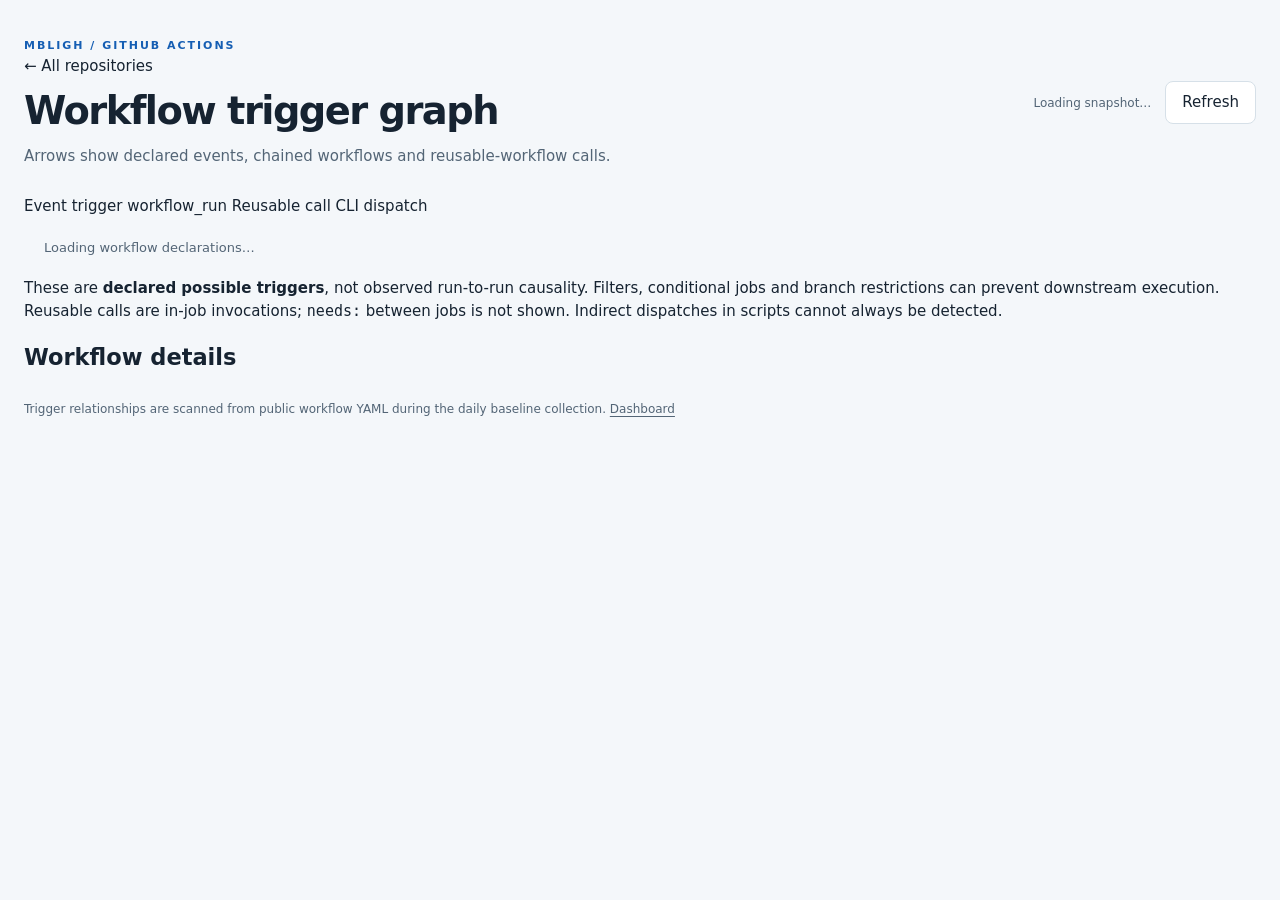
==== site/repo.html @ 50e534af "Add repository-specific workflow trigger graph subpage" ====
<!doctype html>
<html lang="en">
<head>
  <meta charset="utf-8">
  <meta name="viewport" content="width=device-width, initial-scale=1">
  <meta name="color-scheme" content="dark light">
  <meta name="description" content="Declared GitHub Actions workflow trigger graph for a repository">
  <title>Workflow triggers · mbligh</title>
  <link rel="icon" type="image/svg+xml" href="./favicon.svg">
  <link rel="stylesheet" href="./style.css">
  <script src="./repo.js" defer></script>
</head>
<body>
  <div class="shell">
    <header class="top graph-top">
      <div>
        <div class="eyebrow">MBLIGH / GITHUB ACTIONS</div>
        <p class="graph-back"><a href="./">← All repositories</a></p>
        <h1 id="repo-heading">Workflow trigger graph</h1>
        <p class="muted">Arrows show declared events, chained workflows and reusable-workflow calls.</p>
      </div>
      <div class="header-actions">
        <div id="graph-freshness" class="freshness" role="status">Loading snapshot…</div>
        <button id="graph-refresh" type="button">Refresh</button>
      </div>
    </header>
    <div id="graph-summary" class="graph-summary"></div>
    <div class="graph-legend" aria-label="Graph legend">
      <span><i class="legend-stroke event"></i> Event trigger</span>
      <span><i class="legend-stroke chain"></i> workflow_run</span>
      <span><i class="legend-stroke reuse"></i> Reusable call</span>
      <span><i class="legend-stroke dispatch"></i> CLI dispatch</span>
    </div>
    <section id="graph-area" class="graph-area" aria-label="Workflow trigger diagram">
      <p class="placeholder">Loading workflow declarations…</p>
    </section>
    <p class="graph-note">These are <strong>declared possible triggers</strong>, not observed run-to-run causality. Filters, conditional jobs and branch restrictions can prevent downstream execution. Reusable calls are in-job invocations; <code>needs:</code> between jobs is not shown. Indirect dispatches in scripts cannot always be detected.</p>
    <h2 class="graph-section-title">Workflow details</h2>
    <section id="graph-details" class="graph-details" aria-label="Workflow trigger details"></section>
    <footer>
      Trigger relationships are scanned from public workflow YAML during the daily baseline collection.
      <a href="./">Dashboard</a>
    </footer>
  </div>
</body>
</html>
---- site/style.css ----
:root {
  color-scheme: dark;
  --bg: #0b111b; --surface: #151e2b; --surface2: #1c2938;
  --line: #2c3b4c; --fg: #e7edf4; --muted: #9baabd;
  --success: #42bd93; --failure: #f08080; --running: #75b8fa;
  --warning: #e8b86b; --neutral: #a3aec0;
}
* { box-sizing: border-box; }
body { margin: 0; background: var(--bg); color: var(--fg); font: 15px/1.5 system-ui,-apple-system,BlinkMacSystemFont,"Segoe UI",sans-serif; }
a { color: inherit; text-decoration: none; }
a:hover { text-decoration: underline; }
.shell { margin: 0 auto; max-width: 1300px; padding: 38px 24px 48px; }
.top { display: flex; justify-content: space-between; align-items: center; gap: 20px; margin-bottom: 28px; }
.eyebrow { color: var(--running); font-size: 11px; letter-spacing: .18em; font-weight: 750; }
h1 { font-size: clamp(27px,3vw,40px); letter-spacing: -.04em; font-weight: 680; margin: 5px 0; }
.muted, .freshness, .placeholder { color: var(--muted); }
p { margin: 0; }
.header-actions { display: flex; align-items: center; gap: 14px; }
.freshness { font-size: 12px; max-width: 270px; text-align: right; }
button, select, input[type="search"] { font: inherit; color: var(--fg); background: var(--surface); border: 1px solid var(--line); border-radius: 8px; }
button { padding: 9px 16px; cursor: pointer; }
button:hover { border-color: var(--running); }
button:disabled { opacity: .5; cursor: wait; }
.summary { display: grid; grid-template-columns: repeat(5,minmax(0,1fr)); gap: 10px; margin-bottom: 24px; }
.metric { border: 1px solid var(--line); background: var(--surface); border-radius: 12px; padding: 16px; }
.metric .value { font-size: 30px; font-weight: 720; line-height: 1.2; font-variant-numeric: tabular-nums; }
.metric .label { color: var(--muted); font-size: 12px; margin-top: 7px; }
.metric.failure .value { color: var(--failure); }
.metric.running .value { color: var(--running); }
.metric.success .value { color: var(--success); }
.controls { display: flex; align-items: end; gap: 16px; margin-bottom: 16px; flex-wrap: wrap; }
.controls label:not(.toggle) { display: flex; flex-direction: column; gap: 5px; font-size: 12px; color: var(--muted); }
.controls input[type="search"] { min-width: 295px; padding: 9px 12px; }
.controls select { padding: 9px 12px; min-width: 180px; }
.toggle { font-size: 13px; color: var(--muted); display: flex; align-items: center; gap: 8px; padding-bottom: 9px; }
input[type="checkbox"] { accent-color: var(--running); }
.repo { border: 1px solid var(--line); border-radius: 12px; background: var(--surface); margin: 0 0 12px; overflow: hidden; }
.repo > summary { cursor: pointer; padding: 15px 18px; display: flex; align-items: center; justify-content: space-between; gap: 12px; list-style: none; }
.repo > summary::-webkit-details-marker { display: none; }
.repo > summary:hover { background: var(--surface2); }
.repo-title { font-size: 17px; font-weight: 660; }
.repo-title:before { content: "▾"; margin-right: 12px; display: inline-block; color: var(--muted); font-size: 13px; }
.repo:not([open]) .repo-title:before { transform: rotate(-90deg); }
.repo-totals { display: flex; gap: 8px; align-items: center; flex-wrap: wrap; justify-content: end; }
.pill { border-radius: 100px; padding: 2px 9px; border: 1px solid var(--line); font-size: 11px; font-variant-numeric: tabular-nums; white-space: nowrap; }
.pill.failure { color: var(--failure); border-color: #6a4047; }
.pill.running { color: var(--running); border-color: #365879; }
.pill.success { color: var(--success); border-color: #356251; }
.pill.warning { color: var(--warning); }
.pill.neutral { color: var(--neutral); }
.workflow {
  display: grid;
  grid-template-columns: minmax(180px,1.6fr) 125px minmax(130px,1fr) 105px 56px;
  align-items: center;
  gap: 14px;
  padding: 11px 18px;
  border-top: 1px solid var(--line);
  font-size: 13px;
  color: var(--row-text);
  --row-text: #f6f9fc;
  --row-muted: #d9e3ee;
}
/* Entire row follows the latest COMPLETED run; unfinished runs use a separate blue notice. */
.workflow.success { --row-bg: #20563c; --row-hover: #2a684a; }
.workflow.failure { --row-bg: #713437; --row-hover: #844044; }
.workflow.warning, .workflow.neutral, .workflow.never {
  --row-bg: #68521d; --row-hover: #806528;
}
.workflow { background: var(--row-bg); }
.workflow:hover { background: var(--row-hover); }
.workflow-name { min-width: 0; font-weight: 550; overflow-wrap: anywhere; }
.workflow a:hover { color: inherit; text-decoration: underline; }
.workflow .dim { color: var(--row-muted); }
.status-cell { display: flex; flex-direction: column; gap: 4px; align-items: flex-start; min-width: 0; }
.badge { font-size: 12px; font-weight: 650; white-space: nowrap; }
.active-indicator {
  display: inline-block; max-width: 100%; overflow-wrap: anywhere;
  color: #fff; font-size: 11px; font-weight: 600;
  padding: 2px 6px; border: 1px solid #93c5fd; border-radius: 5px;
  background: #1c598b; text-decoration: none;
}
.workflow .active-indicator:hover { color: #fff; background: #1674b2; }
.meta { white-space: nowrap; overflow: hidden; text-overflow: ellipsis; color: var(--row-muted); }
.run-link { justify-self: end; color: inherit; text-decoration: underline; text-underline-offset: 2px; font-variant-numeric: tabular-nums; }
.empty, .placeholder { padding: 20px; font-size: 13px; }
.error { color: var(--failure); }
.stale { color: var(--warning); }
footer { margin-top: 25px; font-size: 12px; color: var(--muted); }
footer a { text-decoration: underline; text-underline-offset: 3px; }
@media (max-width: 850px) {
  .summary { grid-template-columns: repeat(3,minmax(0,1fr)); }
  .workflow { grid-template-columns: minmax(170px,1fr) 120px 82px; }
  .workflow .branch, .workflow .event { display: none; }
}
@media (max-width: 550px) {
  .shell { padding: 20px 12px; }
  .top { align-items: start; flex-direction: column; }
  .header-actions { width: 100%; justify-content: space-between; }
  .freshness { text-align: left; }
  .summary { grid-template-columns: repeat(2,minmax(0,1fr)); }
  .controls { display: grid; grid-template-columns: 1fr; gap: 8px; }
  .controls input[type="search"], .controls select { min-width: 0; width: 100%; }
  .repo > summary { align-items: start; flex-direction: column; }
  .repo-totals { justify-content: start; }
  .workflow { grid-template-columns: minmax(130px,1fr) 110px; gap: 8px; }
  .workflow .age, .workflow .run-link { display: none; }
}
@media (prefers-color-scheme: light) {
  :root { color-scheme: light; --bg:#f4f7fa; --surface:#fff; --surface2:#f0f5fa;
    --line:#d6e0e8; --fg:#162331; --muted:#536576; --success:#117850;
    --failure:#b62e36; --running:#155eb3; --warning:#94600c; --neutral:#627084; }
  .workflow {
    --row-text: #172434;
    --row-muted: #334a5a;
  }
  .workflow.success { --row-bg: #c0e7cb; --row-hover: #aadbb9; }
  .workflow.failure { --row-bg: #f3c2c4; --row-hover: #e9adaf; }
  .workflow.warning, .workflow.neutral, .workflow.never {
    --row-bg: #ffe5a0; --row-hover: #f5d77e;
  }
}
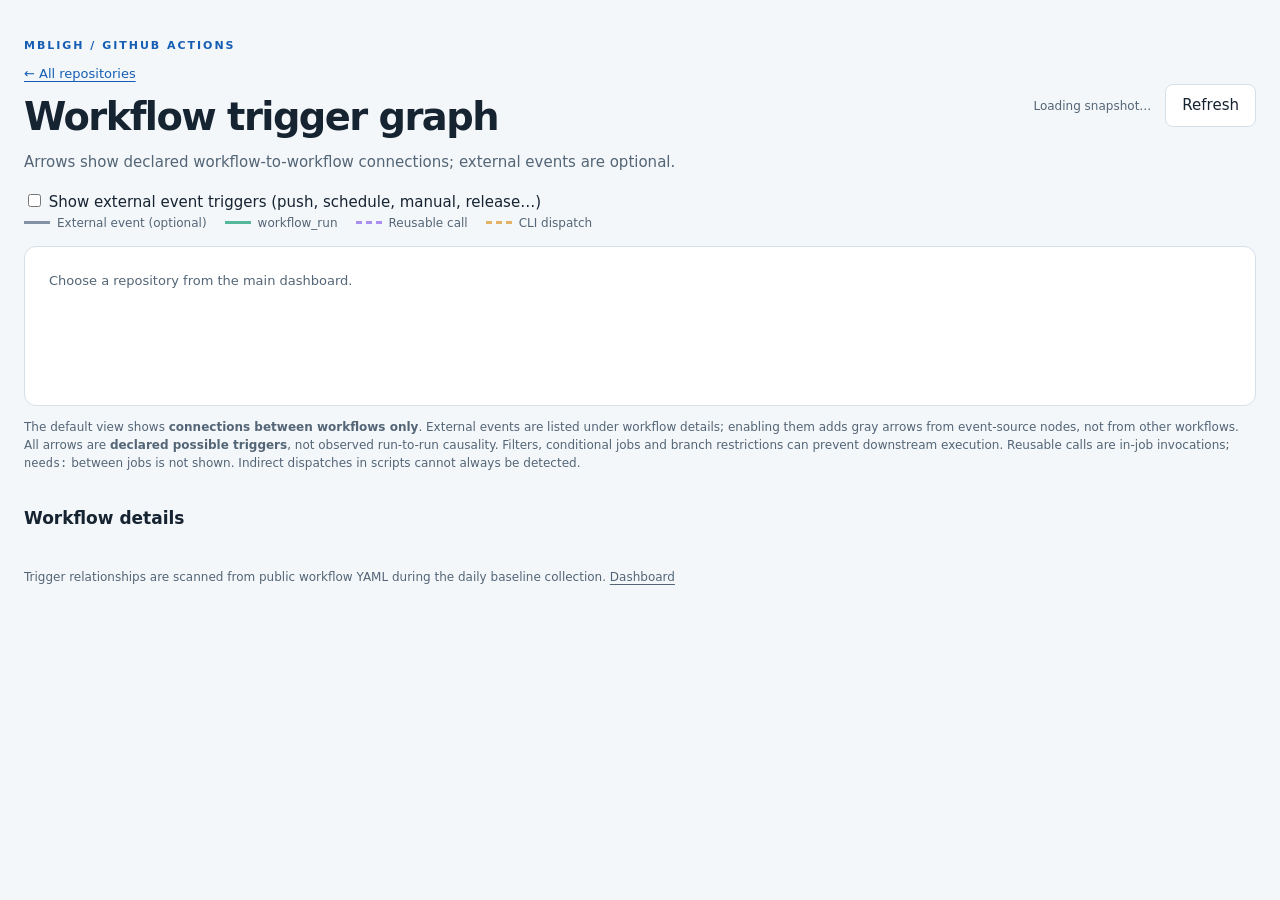
==== commit b92ebbd3: "Clarify workflow-only graph default with opt-in external event sources" ====
--- a/site/repo.html
+++ b/site/repo.html
@@ -17,7 +17,7 @@
         <div class="eyebrow">MBLIGH / GITHUB ACTIONS</div>
         <p class="graph-back"><a href="./">← All repositories</a></p>
         <h1 id="repo-heading">Workflow trigger graph</h1>
-        <p class="muted">Arrows show declared events, chained workflows and reusable-workflow calls.</p>
+        <p class="muted">Arrows show declared workflow-to-workflow connections; external events are optional.</p>
       </div>
       <div class="header-actions">
         <div id="graph-freshness" class="freshness" role="status">Loading snapshot…</div>
@@ -25,8 +25,9 @@
       </div>
     </header>
     <div id="graph-summary" class="graph-summary"></div>
+    <label class="graph-toggle"><input id="graph-external" type="checkbox"> Show external event triggers (push, schedule, manual, release…)</label>
     <div class="graph-legend" aria-label="Graph legend">
-      <span><i class="legend-stroke event"></i> Event trigger</span>
+      <span><i class="legend-stroke event"></i> External event (optional)</span>
       <span><i class="legend-stroke chain"></i> workflow_run</span>
       <span><i class="legend-stroke reuse"></i> Reusable call</span>
       <span><i class="legend-stroke dispatch"></i> CLI dispatch</span>
@@ -34,7 +35,7 @@
     <section id="graph-area" class="graph-area" aria-label="Workflow trigger diagram">
       <p class="placeholder">Loading workflow declarations…</p>
     </section>
-    <p class="graph-note">These are <strong>declared possible triggers</strong>, not observed run-to-run causality. Filters, conditional jobs and branch restrictions can prevent downstream execution. Reusable calls are in-job invocations; <code>needs:</code> between jobs is not shown. Indirect dispatches in scripts cannot always be detected.</p>
+    <p class="graph-note">The default view shows <strong>connections between workflows only</strong>. External events are listed under workflow details; enabling them adds gray arrows from event-source nodes, not from other workflows. All arrows are <strong>declared possible triggers</strong>, not observed run-to-run causality. Filters, conditional jobs and branch restrictions can prevent downstream execution. Reusable calls are in-job invocations; <code>needs:</code> between jobs is not shown. Indirect dispatches in scripts cannot always be detected.</p>
     <h2 class="graph-section-title">Workflow details</h2>
     <section id="graph-details" class="graph-details" aria-label="Workflow trigger details"></section>
     <footer>
--- a/site/style.css
+++ b/site/style.css
@@ -119,3 +119,62 @@
     --row-bg: #ffe5a0; --row-hover: #f5d77e;
   }
 }
+
+
+/* Per-repository workflow trigger graph */
+.repo-heading-content { display:flex; align-items:center; flex-wrap:wrap; gap:12px; }
+.graph-link { color:var(--running); font-size:12px; font-weight:600; padding:3px 9px;
+  border-radius:6px; border:1px solid var(--line); text-decoration:none; white-space:nowrap; }
+.graph-link:hover { text-decoration:underline; background:var(--surface2); }
+.graph-back { margin:9px 0 0; color:var(--running); font-size:13px; }
+.graph-back a { text-decoration:underline; text-underline-offset:3px; }
+.graph-top { margin-bottom:16px; }
+.graph-summary { color:var(--muted); margin:12px 0 18px; font-size:13px; }
+.graph-legend { display:flex; flex-wrap:wrap; align-items:center; gap:18px; font-size:12px;
+  color:var(--muted); margin-bottom:14px; }
+.graph-legend span { display:inline-flex; align-items:center; gap:7px; }
+.legend-stroke { display:inline-block; width:26px; height:0; border-top:3px solid #8291a3; }
+.legend-stroke.chain { border-color:#54b89a; }
+.legend-stroke.reuse { border-color:#aa8ff0; border-top-style:dashed; }
+.legend-stroke.dispatch { border-color:#e4b466; border-top-style:dashed; }
+.graph-area { border-radius:12px; border:1px solid var(--line); background:var(--surface);
+  overflow:auto; min-height:160px; padding:4px; }
+.graph-area svg { display:block; max-width:none; }
+.graph-edge { fill:none; stroke:#8291a3; stroke-width:1.8; opacity:.8; }
+.graph-edge.chain { stroke:#54b89a; stroke-width:2.8; }
+.graph-edge.reuse { stroke:#aa8ff0; stroke-dasharray:7 5; stroke-width:2.3; }
+.graph-edge.dispatch { stroke:#e4b466; stroke-dasharray:4 4; }
+.graph-edge.unresolved { stroke-dasharray:3 6; }
+.graph-node rect { stroke-width:1.4; fill:var(--surface2); stroke:var(--line); }
+.graph-node.source rect { fill:#2b3645; stroke:#78889a; }
+.graph-node.success rect { fill:#20563c; stroke:#42bd93; }
+.graph-node.failure rect { fill:#713437; stroke:#f08080; }
+.graph-node.warning rect, .graph-node.neutral rect,
+.graph-node.never rect { fill:#68521d; stroke:#e8b86b; }
+.graph-node text { pointer-events:none; fill:#f6f9fc; }
+.graph-node .graph-label { font-size:13px; font-weight:650; }
+.graph-node .graph-subtitle { font-size:10px; opacity:.82; }
+.graph-node a { cursor:pointer; }
+.graph-node a:hover rect { stroke-width:3; }
+.graph-note { padding:12px 0; color:var(--muted); font-size:12px; }
+.graph-section-title { font-size:17px; font-weight:650; margin:22px 0 12px; }
+.graph-details { display:grid; gap:8px; }
+.graph-detail { border:1px solid var(--line); border-radius:8px; background:var(--surface);
+  overflow:hidden; font-size:13px; }
+.graph-detail > summary { display:flex; align-items:center; justify-content:space-between;
+  gap:12px; cursor:pointer; padding:10px 14px; }
+.graph-detail > summary:hover { background:var(--surface2); }
+.graph-detail > summary a { color:var(--running); text-decoration:underline; }
+.graph-detail ul { color:var(--muted); padding:0 20px 12px 36px; margin:0; }
+.graph-detail li { margin:5px 0; overflow-wrap:anywhere; }
+.graph-state { color:var(--muted); font-size:11px; }
+.graph-unknown { font-style:italic; }
+@media (prefers-color-scheme: light) {
+  .graph-node.source rect { fill:#dfe8f2; stroke:#667a92; }
+  .graph-node.source text { fill:#203247; }
+  .graph-node.success rect { fill:#c0e7cb; stroke:#27865d; }
+  .graph-node.failure rect { fill:#f3c2c4; stroke:#b62e36; }
+  .graph-node.warning rect, .graph-node.neutral rect,
+  .graph-node.never rect { fill:#ffe5a0; stroke:#ad7923; }
+  .graph-node:not(.source) text { fill:#203247; }
+}
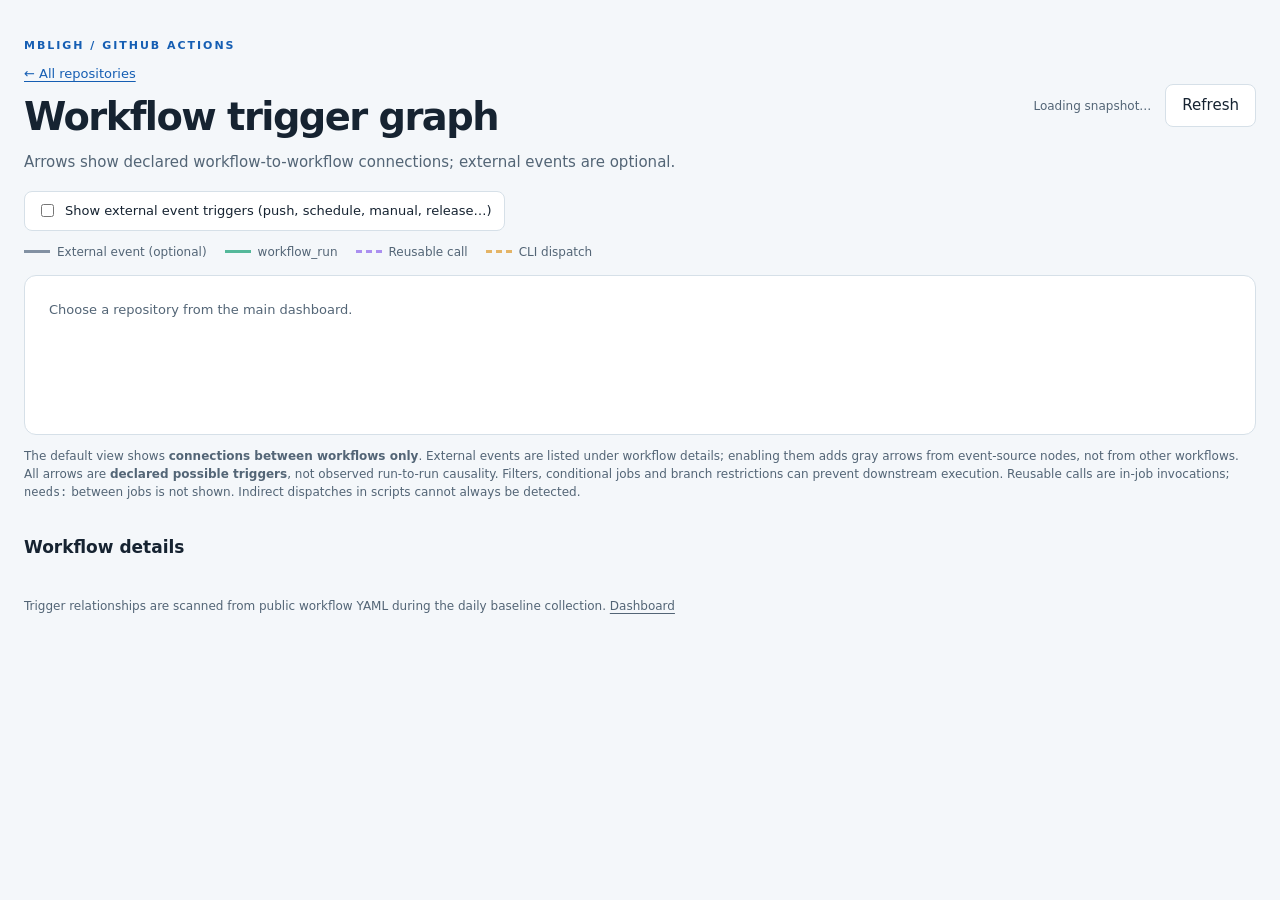
==== commit 8033dfd7: "Warn of stale workflow status on repository graph pages" ====
--- a/site/repo.html
+++ b/site/repo.html
@@ -24,6 +24,7 @@
         <button id="graph-refresh" type="button">Refresh</button>
       </div>
     </header>
+    <div id="graph-warning" class="source-warning" role="alert" hidden></div>
     <div id="graph-summary" class="graph-summary"></div>
     <label class="graph-toggle"><input id="graph-external" type="checkbox"> Show external event triggers (push, schedule, manual, release…)</label>
     <div class="graph-legend" aria-label="Graph legend">
--- a/site/style.css
+++ b/site/style.css
@@ -130,6 +130,10 @@
 .graph-back a { text-decoration:underline; text-underline-offset:3px; }
 .graph-top { margin-bottom:16px; }
 .graph-summary { color:var(--muted); margin:12px 0 18px; font-size:13px; }
+.graph-toggle { display:inline-flex; align-items:center; gap:8px; padding:9px 12px; margin:0 0 12px;
+  border-radius:8px; border:1px solid var(--line); background:var(--surface); font-size:13px;
+  color:var(--fg); cursor:pointer; }
+.graph-toggle input { cursor:pointer; }
 .graph-legend { display:flex; flex-wrap:wrap; align-items:center; gap:18px; font-size:12px;
   color:var(--muted); margin-bottom:14px; }
 .graph-legend span { display:inline-flex; align-items:center; gap:7px; }
@@ -178,3 +182,16 @@
   .graph-node.never rect { fill:#ffe5a0; stroke:#ad7923; }
   .graph-node:not(.source) text { fill:#203247; }
 }
+
+/* Explicitly identify stale fallback data instead of presenting old successes as live. */
+.source-warning {
+  margin: 0 0 18px;
+  padding: 12px 16px;
+  border: 1px solid var(--warning);
+  border-radius: 8px;
+  background: var(--surface2);
+  color: var(--fg);
+  font-size: 13px;
+  line-height: 1.5;
+}
+.source-warning[hidden] { display:none; }
